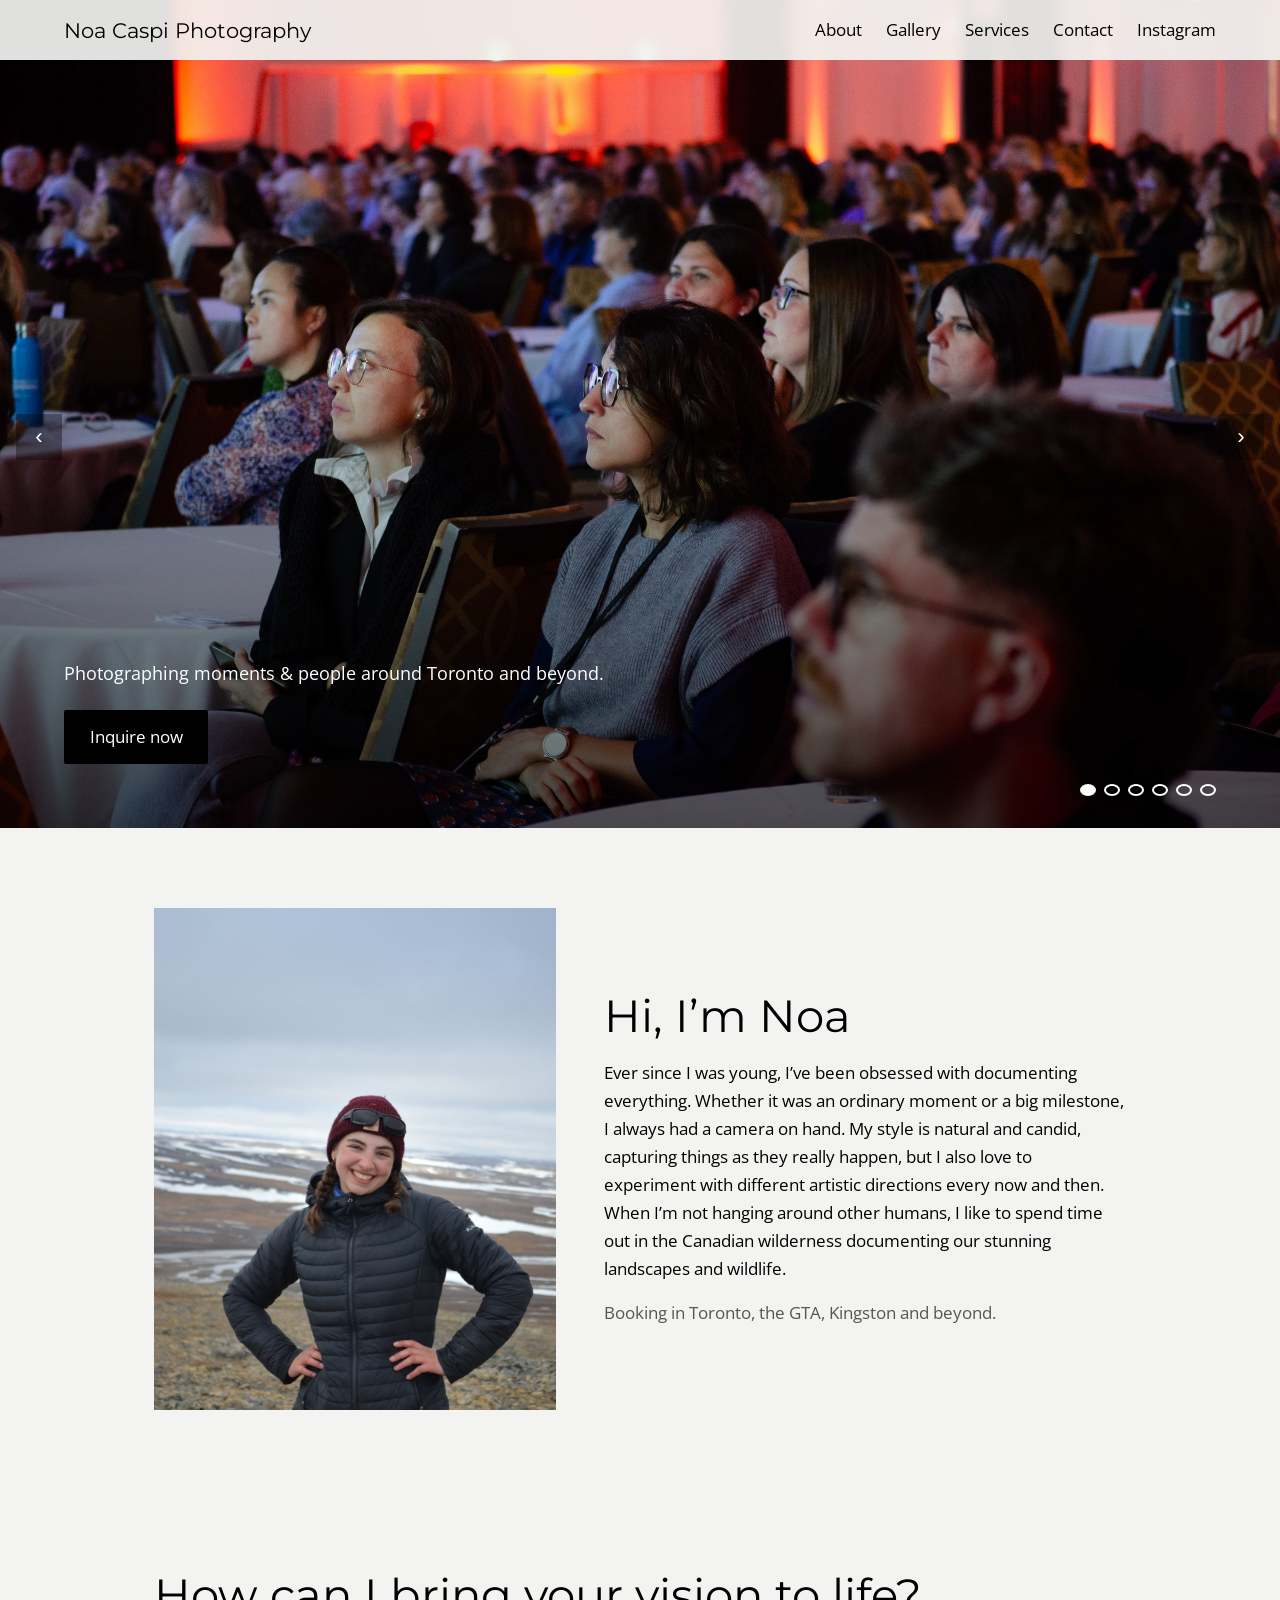
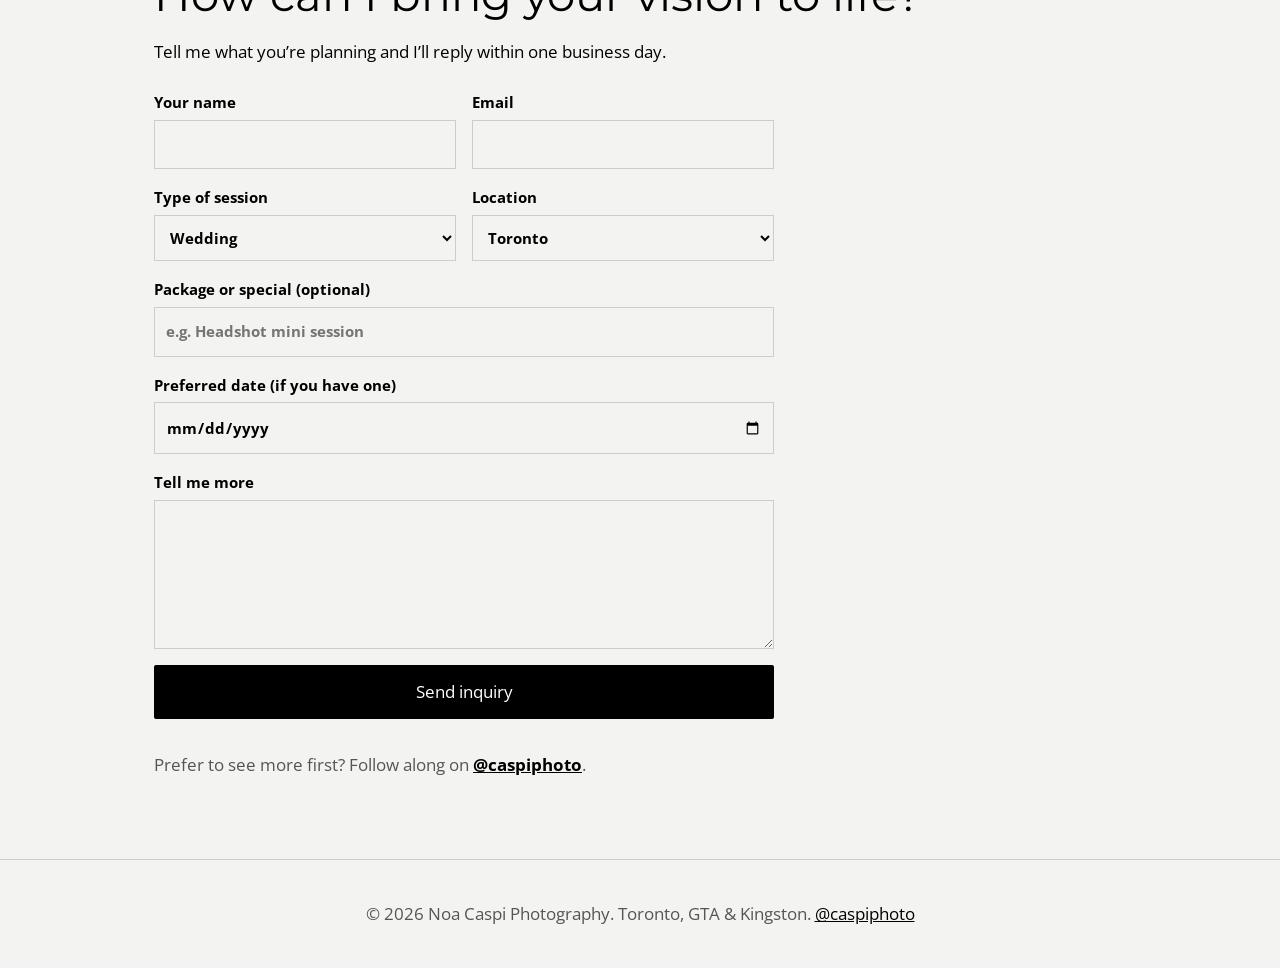
==== index.html @ b7558ac4 "Rename Portfolio to Gallery and move it to its own page - New gallery.html page with the album filte" ====
<!DOCTYPE html>
<html lang="en">
<head>
<meta charset="utf-8">
<meta name="viewport" content="width=device-width, initial-scale=1">
<title>Noa Caspi Photography | Weddings, Events &amp; Portraits in Toronto, GTA &amp; Kingston</title>
<meta name="description" content="Wedding, event and portrait photography in Toronto, the GTA and Kingston, Ontario.">
<link rel="preconnect" href="https://fonts.googleapis.com">
<link href="https://fonts.googleapis.com/css2?family=Fraunces:opsz,wght@9..144,300;9..144,400&family=Karla:wght@400;700&display=swap" rel="stylesheet">
<link rel="stylesheet" href="style.css?v=2">
</head>
<body data-title="Weddings, Events &amp; Portraits in Toronto, GTA &amp; Kingston">
<header>
  <a class="logo" href="index.html">Noa Caspi Photography</a>
  <nav><a href="#about" data-t="nav_about">About</a><a href="gallery.html" data-t="nav_portfolio">Gallery</a><a href="services.html" data-t="nav_services">Services</a><a href="#contact" data-t="nav_contact">Contact</a><a data-t="nav_instagram" data-ig href="https://instagram.com/caspiphoto">Instagram</a></nav>
</header>
<main>
<!-- Carousel photos and About text are edited in /admin (or in the data/ folder). -->
<div class="hero" id="hero" aria-roledescription="carousel" aria-label="Featured photos">
  <div class="hero-text">
    <p data-t="hero_text">Photographing moments &amp; people around Toronto and beyond.</p>
    <a class="btn" href="#contact" data-t="hero_button">Inquire now</a>
  </div>
  <button class="ctrl prev" aria-label="Previous photo">&#8249;</button>
  <button class="ctrl next" aria-label="Next photo">&#8250;</button>
  <div class="dots"></div>
</div>

<section id="about" class="about">
  <div class="portrait" role="img" aria-label="Portrait of the photographer"></div>
  <div>
    <h2 id="about-title">About</h2>
    <div id="about-text"></div>
    <p class="areas" id="about-note"></p>
  </div>
</section>

<section id="contact">
  <h2 data-t="contact_title">How can I bring your vision to life?</h2>
  <p style="margin-bottom:1.5rem" data-t="contact_intro">Tell me what you’re planning and I’ll reply within one business day.</p>
  <form action="https://formsubmit.co/noa@noacaspi.com" method="POST">
    <input type="hidden" name="_subject" value="New photography inquiry">
    <input type="hidden" name="_template" value="table">
    <input type="text" name="_honey" style="display:none" tabindex="-1" autocomplete="off">
    <div class="two">
      <label>Your name<input name="name" required autocomplete="name"></label>
      <label>Email<input type="email" name="email" required autocomplete="email"></label>
    </div>
    <div class="two">
      <label>Type of session
        <select name="session"><option>Wedding</option><option>Event</option><option>Headshots</option><option>Family session</option><option>Other portraits</option></select>
      </label>
      <label>Location
        <select name="location"><option>Toronto</option><option>GTA</option><option>Kingston</option><option>Somewhere else</option></select>
      </label>
    </div>
    <label>Package or special (optional)<input name="package" placeholder="e.g. Headshot mini session"></label>
    <label>Preferred date (if you have one)<input type="date" name="date"></label>
    <label>Tell me more<textarea name="message" rows="5" required></textarea></label>
    <button class="btn" type="submit">Send inquiry</button>
  </form>
  <p class="follow">Prefer to see more first? Follow along on <a class="ig" data-ig="handle" href="https://instagram.com/caspiphoto">Instagram</a>.</p>
</section>
</main>
<footer>&copy; <span id="yr"></span> <span class="biz">Noa Caspi Photography</span>. <span data-t="footer_line">Toronto, GTA &amp; Kingston.</span> <a data-ig="handle" href="https://instagram.com/caspiphoto">Instagram</a></footer>
<script src="app.js?v=2"></script>
</body>
</html>
---- style.css ----
/* ===== EDIT YOUR COLOURS & FONTS HERE ===== */
/* Colours and fonts are set in the admin (Theme). These are the defaults. */
:root{--paper:#F3F4F1;--ink:#1E2828;--accent:#7A2E3A;--head:Fraunces;--body:Karla;--on-accent:#fff;--muted:color-mix(in srgb,var(--ink) 65%,var(--paper));--line:color-mix(in srgb,var(--ink) 16%,var(--paper));--tile:color-mix(in srgb,var(--ink) 14%,var(--paper))}
*{box-sizing:border-box;margin:0}
html{scroll-behavior:smooth}
body{font:17px/1.65 var(--body),system-ui,sans-serif;background:var(--paper);color:var(--ink)}
h1,h2,h3{font-family:var(--head),Georgia,serif;font-weight:400;line-height:1.15}
h2{font-size:clamp(1.9rem,4vw,2.8rem);margin-bottom:1rem}
a{color:var(--accent)}
:focus-visible{outline:3px solid var(--accent);outline-offset:3px}
header{position:fixed;inset:0 0 auto;z-index:10;display:flex;justify-content:space-between;align-items:center;padding:1rem 5vw;background:color-mix(in srgb,var(--paper) 92%,transparent);backdrop-filter:blur(6px)}
.logo{font:1.3rem var(--head),serif;color:var(--ink);text-decoration:none}
nav a{margin-left:1.5rem;color:var(--ink);text-decoration:none}
nav a:hover,nav a[aria-current]{color:var(--accent);text-decoration:underline;text-underline-offset:6px}
section{padding:5rem 5vw;max-width:1100px;margin:auto}
.btn{display:inline-block;background:var(--accent);color:var(--on-accent);border:0;padding:.8rem 1.6rem;font:inherit;text-decoration:none;cursor:pointer;border-radius:2px}
.btn:hover{filter:brightness(1.15)}
/* carousel */
.hero{position:relative;height:92vh;min-height:460px;overflow:hidden;margin-top:0;background:var(--ink)}
.slide{position:absolute;inset:0;opacity:0;transition:opacity 1s;background-size:cover;background-position:center}
.slide.on{opacity:1}
.hero::after{content:"";position:absolute;inset:0;background:linear-gradient(transparent 40%,rgba(0,0,0,.6))}
.hero-text{position:absolute;z-index:2;left:5vw;bottom:4rem;color:#fff;max-width:640px}
.hero-text h1{font-size:clamp(2.4rem,6vw,4.6rem);margin-bottom:.6rem}
.hero-text p{margin-bottom:1.4rem;font-size:1.1rem}
.ctrl{position:absolute;z-index:3;top:50%;background:rgba(0,0,0,.35);color:#fff;border:0;width:46px;height:46px;font-size:1.4rem;cursor:pointer}
.prev{left:1rem}.next{right:1rem}
.dots{position:absolute;z-index:3;right:5vw;bottom:2rem;display:flex;gap:.5rem}
.dots button{width:12px;height:12px;border-radius:50%;border:2px solid #fff;background:none;cursor:pointer}
.dots button.on{background:#fff}
/* about */
.about{display:grid;grid-template-columns:1fr 1.3fr;gap:3rem;align-items:center}
.portrait{aspect-ratio:4/5;background:url(images/about.jpg) center/cover,linear-gradient(160deg,#B9C2BA,#8E9B94)}
.areas{color:var(--muted);margin-top:1rem}
/* gallery */
.filters{display:flex;flex-wrap:wrap;gap:.5rem;margin-bottom:1.5rem}
.filters button{font:inherit;background:none;border:1px solid var(--line);padding:.4rem 1rem;cursor:pointer;color:var(--ink)}
.filters button.on{background:var(--ink);color:var(--paper);border-color:var(--ink)}
.grid{display:grid;grid-auto-flow:dense;grid-template-columns:repeat(4,1fr);gap:12px}
.tile{aspect-ratio:4/5;background-size:cover;background-position:center;background-color:var(--tile)}
.tile.wide{grid-column:span 2;aspect-ratio:8/5}
.tile[hidden]{display:none}
/* contact */
form{display:grid;gap:1rem;max-width:620px}
label{display:grid;gap:.3rem;font-weight:700;font-size:.95rem}
input,select,textarea{font:inherit;padding:.7rem;border:1px solid var(--line);background:var(--paper);color:var(--ink)}
.two{display:grid;grid-template-columns:1fr 1fr;gap:1rem}
footer{padding:2.5rem 5vw;text-align:center;color:var(--muted);border-top:1px solid var(--line)}
/* services */
.page-top{padding-top:7rem}
.specials{display:grid;grid-template-columns:repeat(auto-fit,minmax(260px,1fr));gap:1.5rem;margin:2rem 0 4rem}
.special{border:2px solid var(--accent);padding:1.6rem}
.special .price{font:2.4rem var(--head),serif;color:var(--accent)}
.special small{color:var(--muted)}
table{width:100%;border-collapse:collapse;margin-top:1rem}
th,td{text-align:left;padding:1rem .8rem;border-bottom:1px solid var(--line);vertical-align:top}
th{font-family:var(--head),serif;font-weight:400;font-size:1.15rem}
td.p{font:1.3rem var(--head),serif;white-space:nowrap}
.note{color:var(--muted);margin-top:1rem;font-size:.95rem}
@media(max-width:760px){.about,.two{grid-template-columns:1fr}
html{scroll-padding-top:6.5rem}
header{flex-wrap:wrap;row-gap:.2rem;padding:.7rem 5vw}
nav{width:100%;display:flex;flex-wrap:wrap;gap:.1rem .75rem;font-size:.9rem}
nav a{margin-left:0}}
@media(max-width:400px){nav{gap:.1rem .6rem;font-size:.85rem}}
@media(prefers-reduced-motion:reduce){.slide{transition:none}html{scroll-behavior:auto}}

.ig{font-weight:700}.follow{margin-top:2rem;color:var(--muted)}td.go{white-space:nowrap}
.tile{position:relative}.cap{position:absolute;inset:auto 0 0;padding:1.6rem .8rem .6rem;color:#fff;font-size:.9rem;background:linear-gradient(transparent,rgba(0,0,0,.65))}
.info h3{margin:2.5rem 0 .6rem}.info ul{margin:.8rem 0 1.2rem 1.4rem}.info li{margin:.2rem 0}.info p+p{margin-top:.8rem}
@media(max-width:900px){.grid{grid-template-columns:repeat(2,1fr)}}
@media(max-width:520px){.grid{grid-template-columns:1fr}.tile.wide{grid-column:auto}}
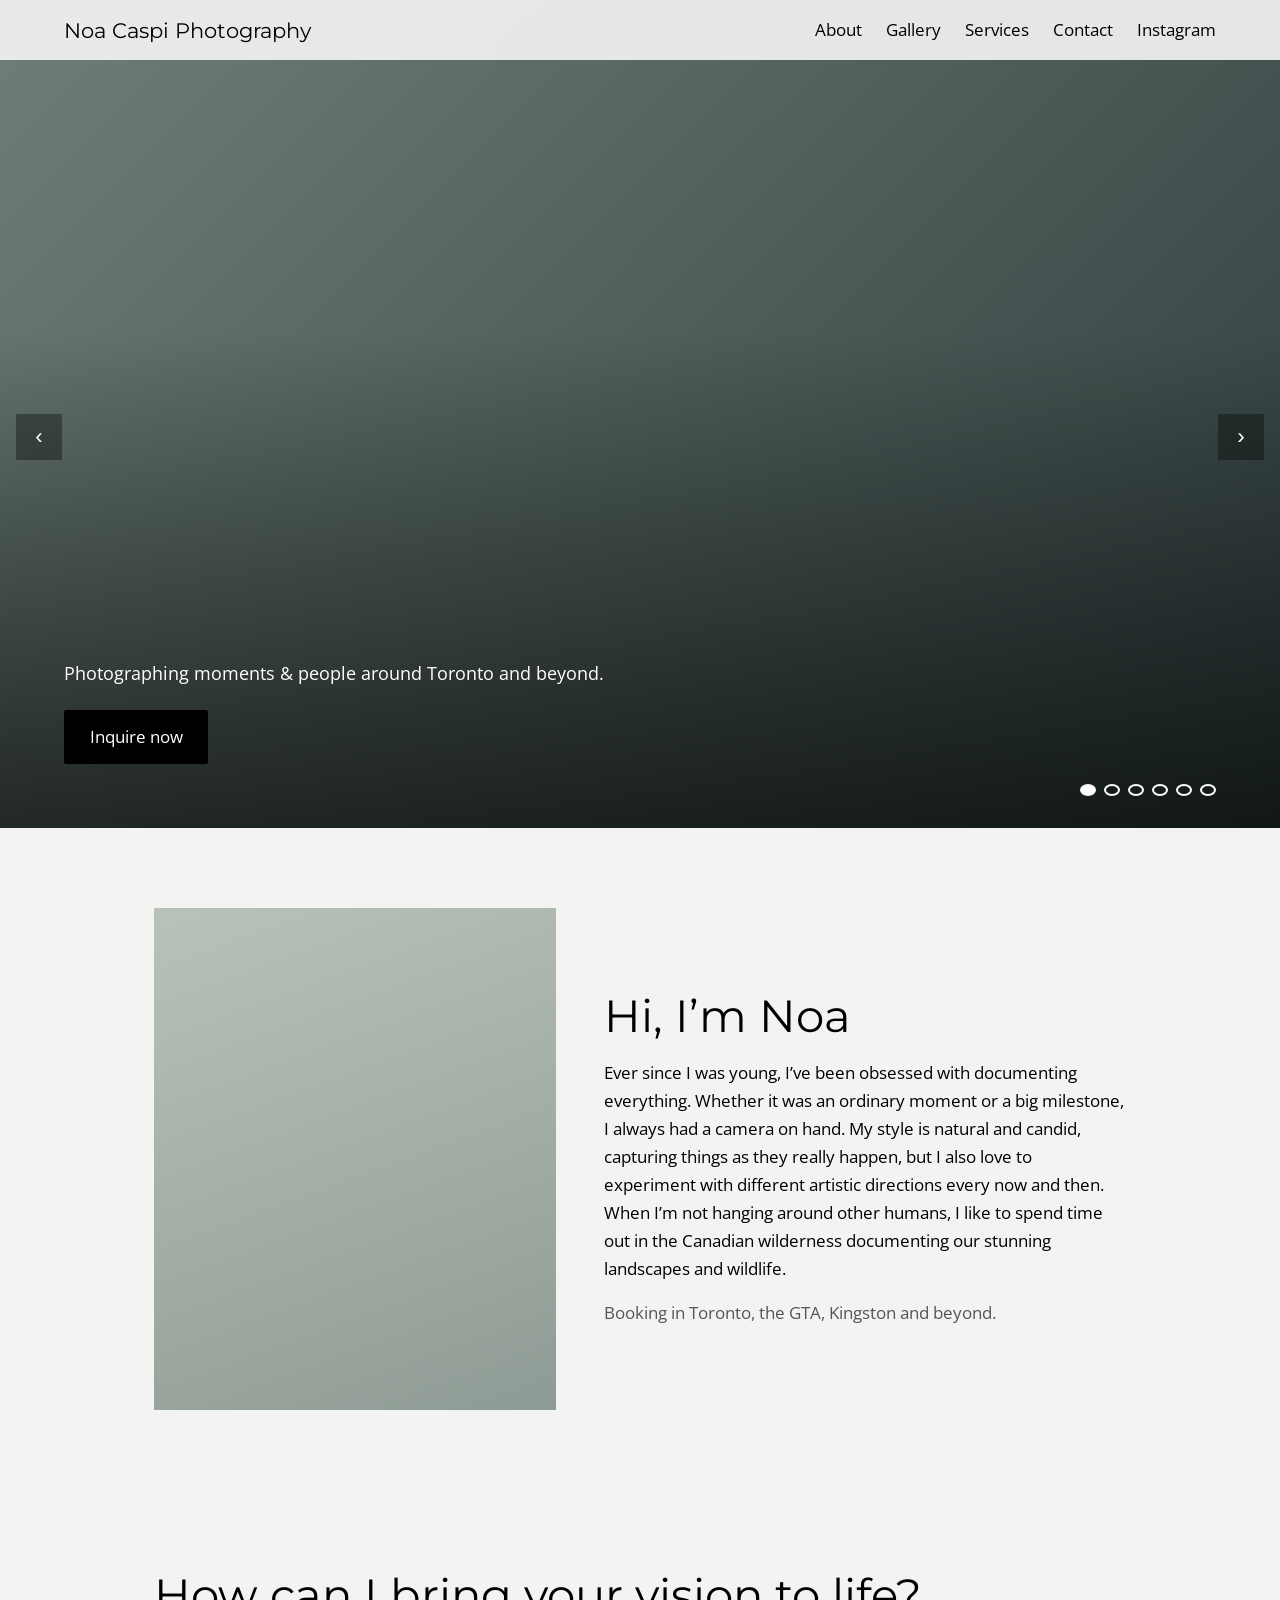
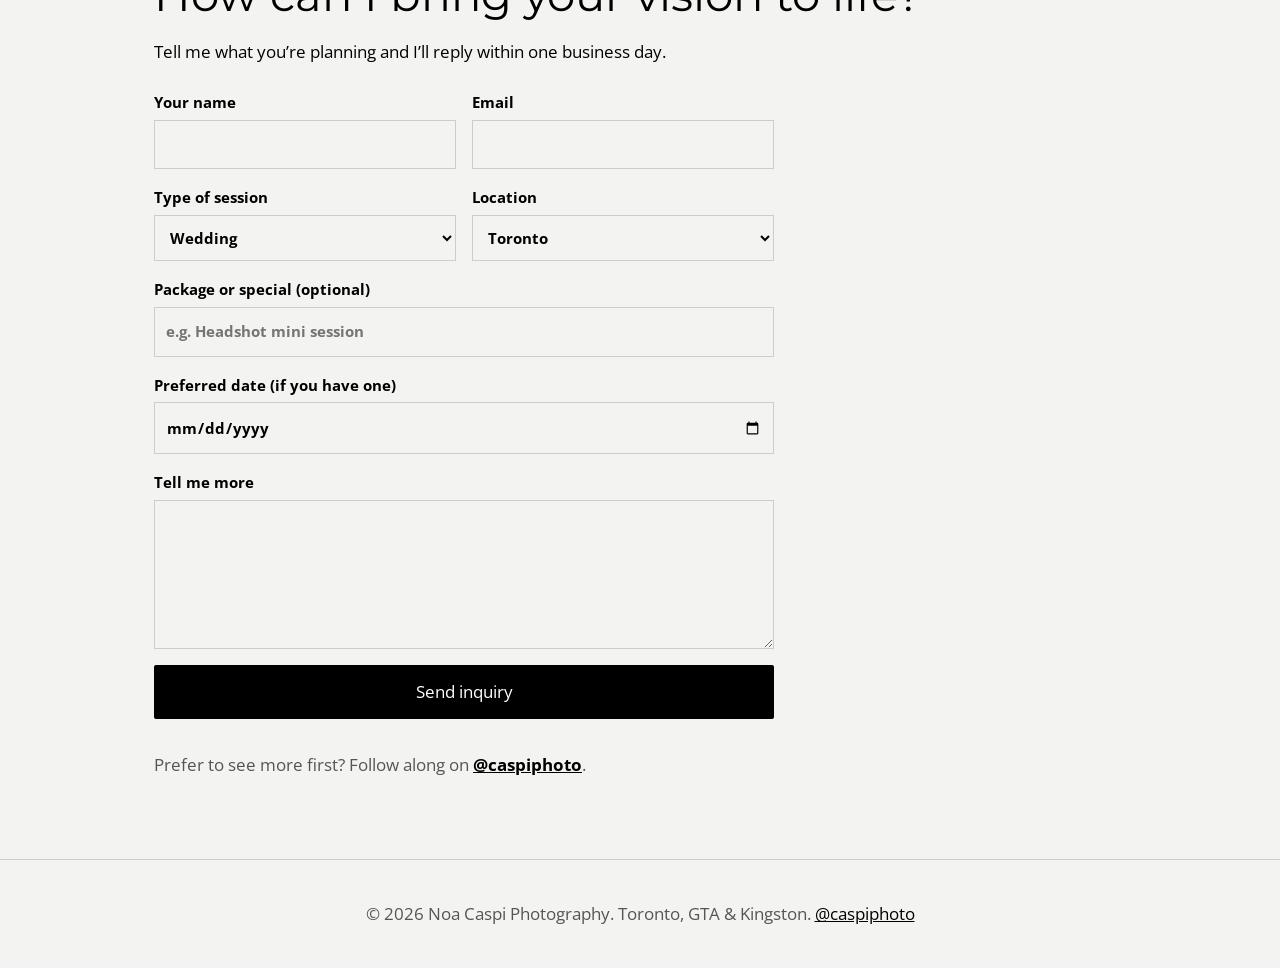
==== commit 78ebfce2: "Reduce photos size to improve perfomance" ====
--- a/index.html
+++ b/index.html
@@ -7,7 +7,7 @@
 <meta name="description" content="Wedding, event and portrait photography in Toronto, the GTA and Kingston, Ontario.">
 <link rel="preconnect" href="https://fonts.googleapis.com">
 <link href="https://fonts.googleapis.com/css2?family=Fraunces:opsz,wght@9..144,300;9..144,400&family=Karla:wght@400;700&display=swap" rel="stylesheet">
-<link rel="stylesheet" href="style.css?v=2">
+<link rel="stylesheet" href="style.css?v=5">
 </head>
 <body data-title="Weddings, Events &amp; Portraits in Toronto, GTA &amp; Kingston">
 <header>
@@ -63,6 +63,6 @@
 </section>
 </main>
 <footer>&copy; <span id="yr"></span> <span class="biz">Noa Caspi Photography</span>. <span data-t="footer_line">Toronto, GTA &amp; Kingston.</span> <a data-ig="handle" href="https://instagram.com/caspiphoto">Instagram</a></footer>
-<script src="app.js?v=2"></script>
+<script src="app.js?v=5"></script>
 </body>
 </html>
--- a/style.css
+++ b/style.css
@@ -30,16 +30,39 @@
 .dots button.on{background:#fff}
 /* about */
 .about{display:grid;grid-template-columns:1fr 1.3fr;gap:3rem;align-items:center}
-.portrait{aspect-ratio:4/5;background:url(images/about.jpg) center/cover,linear-gradient(160deg,#B9C2BA,#8E9B94)}
+.portrait{aspect-ratio:4/5;background:linear-gradient(160deg,#B9C2BA,#8E9B94) center/cover}
 .areas{color:var(--muted);margin-top:1rem}
 /* gallery */
-.filters{display:flex;flex-wrap:wrap;gap:.5rem;margin-bottom:1.5rem}
-.filters button{font:inherit;background:none;border:1px solid var(--line);padding:.4rem 1rem;cursor:pointer;color:var(--ink)}
-.filters button.on{background:var(--ink);color:var(--paper);border-color:var(--ink)}
+.albums{display:grid;grid-template-columns:repeat(3,1fr);gap:1.5rem}
+.album{color:var(--ink);text-decoration:none}
+.album .cover{aspect-ratio:4/5;background:var(--tile) center/cover;transition:filter .2s}
+.album:hover .cover,.album:focus-visible .cover{filter:brightness(.88)}
+.album h3{font-size:1.5rem;margin-top:.8rem}
+.album:hover h3{color:var(--accent)}
+.album .count{color:var(--muted);font-size:.95rem}
+.back{color:var(--muted);text-decoration:none}.back:hover{color:var(--accent)}
 .grid{display:grid;grid-auto-flow:dense;grid-template-columns:repeat(4,1fr);gap:12px}
 .tile{aspect-ratio:4/5;background-size:cover;background-position:center;background-color:var(--tile)}
 .tile.wide{grid-column:span 2;aspect-ratio:8/5}
 .tile[hidden]{display:none}
+button.tile{display:block;width:100%;border:0;padding:0;font:inherit;cursor:zoom-in;text-align:left}
+button.tile:hover{filter:brightness(.92)}
+/* pop-up photo viewer */
+html:has(.lightbox[open]){overflow:hidden}
+.lightbox{width:100vw;height:100vh;max-width:none;max-height:none;margin:0;padding:0;border:0;background:rgba(12,14,14,.95);color:#fff}
+.lightbox::backdrop{background:transparent}
+.lightbox figure{position:absolute;inset:3.5rem 5rem;display:flex;flex-direction:column;align-items:center;justify-content:center;gap:.8rem}
+.lightbox img{max-width:100%;max-height:100%;min-height:0;object-fit:contain;flex:0 1 auto}
+.lightbox figcaption{font-size:.95rem;opacity:.85;text-align:center}
+.lb-close,.lb-prev,.lb-next{position:absolute;width:48px;height:48px;border:0;border-radius:50%;background:rgba(255,255,255,.14);color:#fff;font-size:1.9rem;line-height:1;cursor:pointer}
+.lb-close:hover,.lb-prev:hover,.lb-next:hover{background:rgba(255,255,255,.28)}
+.lb-close{top:1rem;right:1rem}
+.lb-prev,.lb-next{top:50%;transform:translateY(-50%)}
+.lb-prev{left:1rem}.lb-next{right:1rem}
+.lb-prev[hidden],.lb-next[hidden]{display:none}
+@media(max-width:600px){.lightbox figure{inset:4rem .5rem 5rem}
+.lb-prev,.lb-next{top:auto;bottom:1rem;transform:none}
+.lb-prev{left:calc(50% - 60px)}.lb-next{right:calc(50% - 60px)}}
 /* contact */
 form{display:grid;gap:1rem;max-width:620px}
 label{display:grid;gap:.3rem;font-weight:700;font-size:.95rem}
@@ -68,5 +91,5 @@
 .ig{font-weight:700}.follow{margin-top:2rem;color:var(--muted)}td.go{white-space:nowrap}
 .tile{position:relative}.cap{position:absolute;inset:auto 0 0;padding:1.6rem .8rem .6rem;color:#fff;font-size:.9rem;background:linear-gradient(transparent,rgba(0,0,0,.65))}
 .info h3{margin:2.5rem 0 .6rem}.info ul{margin:.8rem 0 1.2rem 1.4rem}.info li{margin:.2rem 0}.info p+p{margin-top:.8rem}
-@media(max-width:900px){.grid{grid-template-columns:repeat(2,1fr)}}
-@media(max-width:520px){.grid{grid-template-columns:1fr}.tile.wide{grid-column:auto}}
+@media(max-width:900px){.grid,.albums{grid-template-columns:repeat(2,1fr)}}
+@media(max-width:520px){.grid,.albums{grid-template-columns:1fr}.tile.wide{grid-column:auto}}
